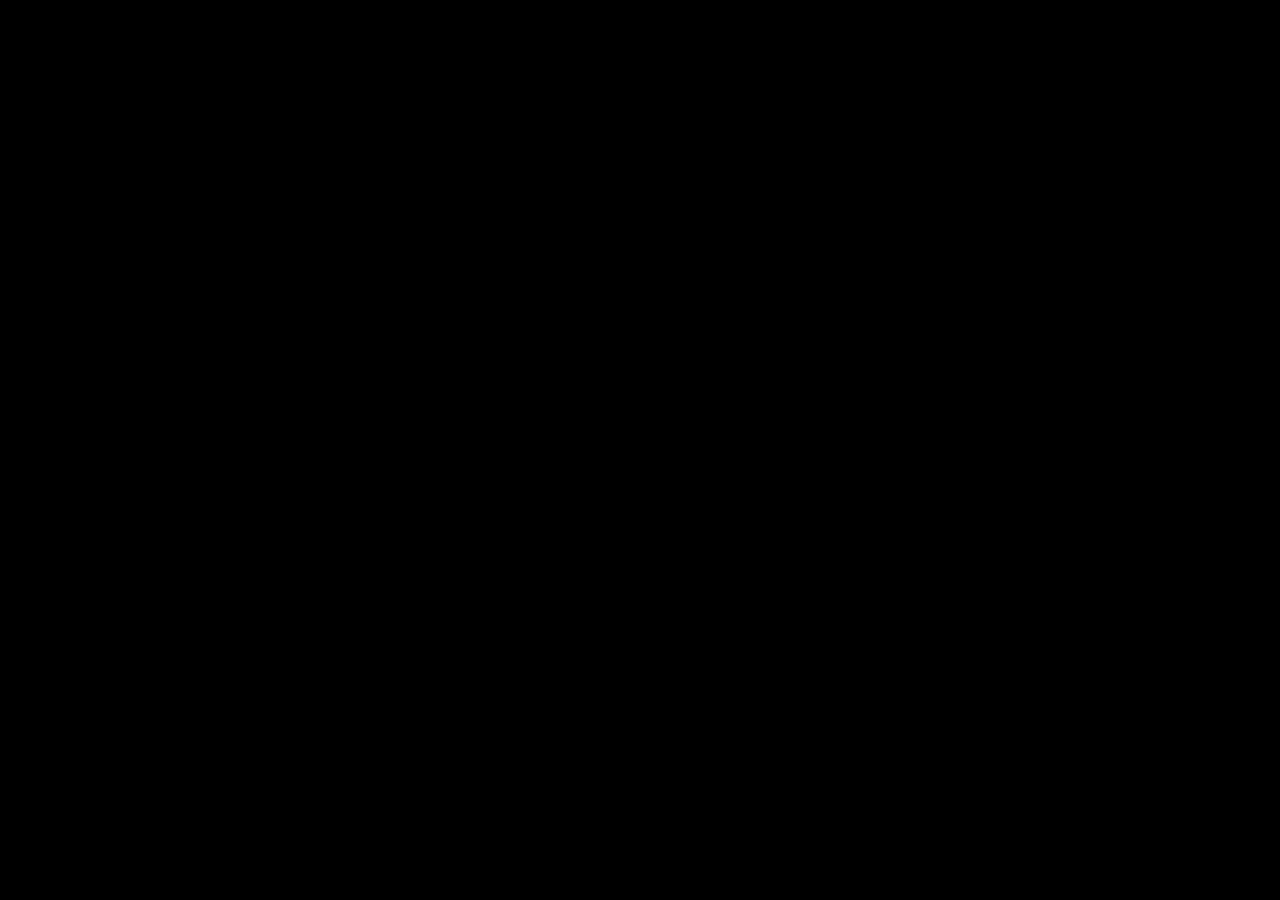
==== index.html @ 514735d4 "feat: Naruto hand tracking ninja powers app" ====
<!DOCTYPE html>
<html lang="en">
<head>
  <meta charset="UTF-8">
  <meta name="viewport" content="width=device-width, initial-scale=1.0">
  <title>naruto</title>
  
  <script src="https://cdn.jsdelivr.net/npm/@mediapipe/camera_utils/camera_utils.js" crossorigin="anonymous"></script>
  <script src="https://cdn.jsdelivr.net/npm/@mediapipe/hands/hands.js" crossorigin="anonymous"></script>
  <script src="https://cdn.jsdelivr.net/npm/@mediapipe/drawing_utils/drawing_utils.js" crossorigin="anonymous"></script>

  <style>
    body { margin: 0; overflow: hidden; background-color: black; }
    #v_src, #out {
      position: absolute; top: 0; left: 0;
      width: 100vw; height: 100vh;
      object-fit: cover; transform: scaleX(-1);
    }
    #out { z-index: 2; pointer-events: none; }
    .darkness {
      position: absolute; top: 0; left: 0;
      width: 100vw; height: 100vh;
      background: rgba(10, 5, 0, 0.3);
      mix-blend-mode: multiply; pointer-events: none; z-index: 5;
    }
    .fx {
      position: absolute; height: auto; top: 0; left: 0;
      transform: translate(-50%, -50%);
      pointer-events: none; display: none;
      mix-blend-mode: screen; z-index: 20;
    }
    #n { width: 1600px; }
    #s { width: 2400px; }
  </style>
</head>
<body>

  <video id="v_src" autoplay playsinline></video>
  <canvas id="out"></canvas>
  <div class="darkness"></div>

  <video id="n" class="fx" src="assets/naruto.mp4" muted autoplay loop playsinline></video>
  <video id="s" class="fx" src="assets/sasuke.mp4" muted autoplay loop playsinline></video>

  <script>
    const vElement = document.getElementById('v_src');
    const cElement = document.getElementById('out');
    const ctx = cElement.getContext('2d');
    const n = document.getElementById('n');
    const s = document.getElementById('s');

    let pwr = [0, 0]; 
    let wasOpen = [false, false];

    function checkOpen(pts) {
        let count = 0;
        const wrist = pts[0];
        const tips = [8, 12, 16, 20];
        const pips = [6, 10, 14, 18];
        for (let i = 0; i < tips.length; i++) {
            const tip = pts[tips[i]];
            const pip = pts[pips[i]];
            if (Math.hypot(tip.x - wrist.x, tip.y - wrist.y) > Math.hypot(pip.x - wrist.x, pip.y - wrist.y)) count++;
        }
        return count >= 3;
    }

    function onResults(res) {
        cElement.width = vElement.videoWidth;
        cElement.height = vElement.videoHeight;
        ctx.save();
        ctx.clearRect(0, 0, cElement.width, cElement.height);

        let fL = false;
        let fR = false;

        n.style.display = 'none';
        s.style.display = 'none';

        if (res.multiHandLandmarks && res.multiHandedness) {
            res.multiHandLandmarks.forEach((pts, i) => {
                const label = res.multiHandedness[i].label;
                const isR = label === 'Right';
                const idx = isR ? 1 : 0;

                // --- BRIGHT BLUE SKELETON ---
                ctx.save();
                ctx.shadowBlur = 10;
                ctx.shadowColor = '#00fbff';
                drawConnectors(ctx, pts, HAND_CONNECTIONS, {color: '#00d4ff', lineWidth: 3});
                drawLandmarks(ctx, pts, {color: '#ffffff', lineWidth: 1, radius: 2});
                ctx.restore();

                const open = checkOpen(pts);
                pwr[idx] += open ? 0.05 : -0.15;
                pwr[idx] = Math.max(0, Math.min(1, pwr[idx]));

                if (open && !wasOpen[idx]) {
                    const vid = isR ? s : n;
                    vid.currentTime = 0;
                    vid.play();
                }
                wasOpen[idx] = open;

                const wrist = pts[0];
                const knk = pts[9];

                if (pwr[idx] > 0.01) {
                    if (isR) { 
                        fR = true;
                        const tx = (wrist.x + knk.x) / 2;
                        const ty = (wrist.y + knk.y) / 2;
                        s.style.left = `${(1 - tx) * window.innerWidth}px`;
                        s.style.top = `${ty * window.innerHeight}px`;
                        s.style.display = 'block';
                        s.style.opacity = pwr[idx]; 
                    } else { 
                        fL = true;
                        const dx = knk.x - wrist.x;
                        const dy = knk.y - wrist.y;
                        const tx = knk.x + (dx * 0.8);
                        const ty = knk.y + (dy * 0.8);
                        n.style.left = `${(1 - tx) * window.innerWidth}px`;
                        n.style.top = `${(ty * window.innerHeight) - 120}px`;
                        n.style.display = 'block';
                        n.style.opacity = pwr[idx]; 
                    }
                }
            });
        }

        if (!fL) {
            pwr[0] = Math.max(0, pwr[0] - 0.15);
            if (pwr[0] > 0.01) { n.style.display = 'block'; n.style.opacity = pwr[0]; }
            wasOpen[0] = false;
        }
        if (!fR) {
            pwr[1] = Math.max(0, pwr[1] - 0.15);
            if (pwr[1] > 0.01) { s.style.display = 'block'; s.style.opacity = pwr[1]; }
            wasOpen[1] = false;
        }
        ctx.restore();
    }

    const h = new Hands({
        locateFile: (f) => `https://cdn.jsdelivr.net/npm/@mediapipe/hands/${f}`
    });

    h.setOptions({
        maxNumHands: 2,
        modelComplexity: 1,
        minDetectionConfidence: 0.65,
        minTrackingConfidence: 0.65
    });

    h.onResults(onResults);

    const cam = new Camera(vElement, {
        onFrame: async () => { await h.send({ image: vElement }); },
        width: 1280, height: 720
    });
    cam.start();
  </script>
</body>
</html>
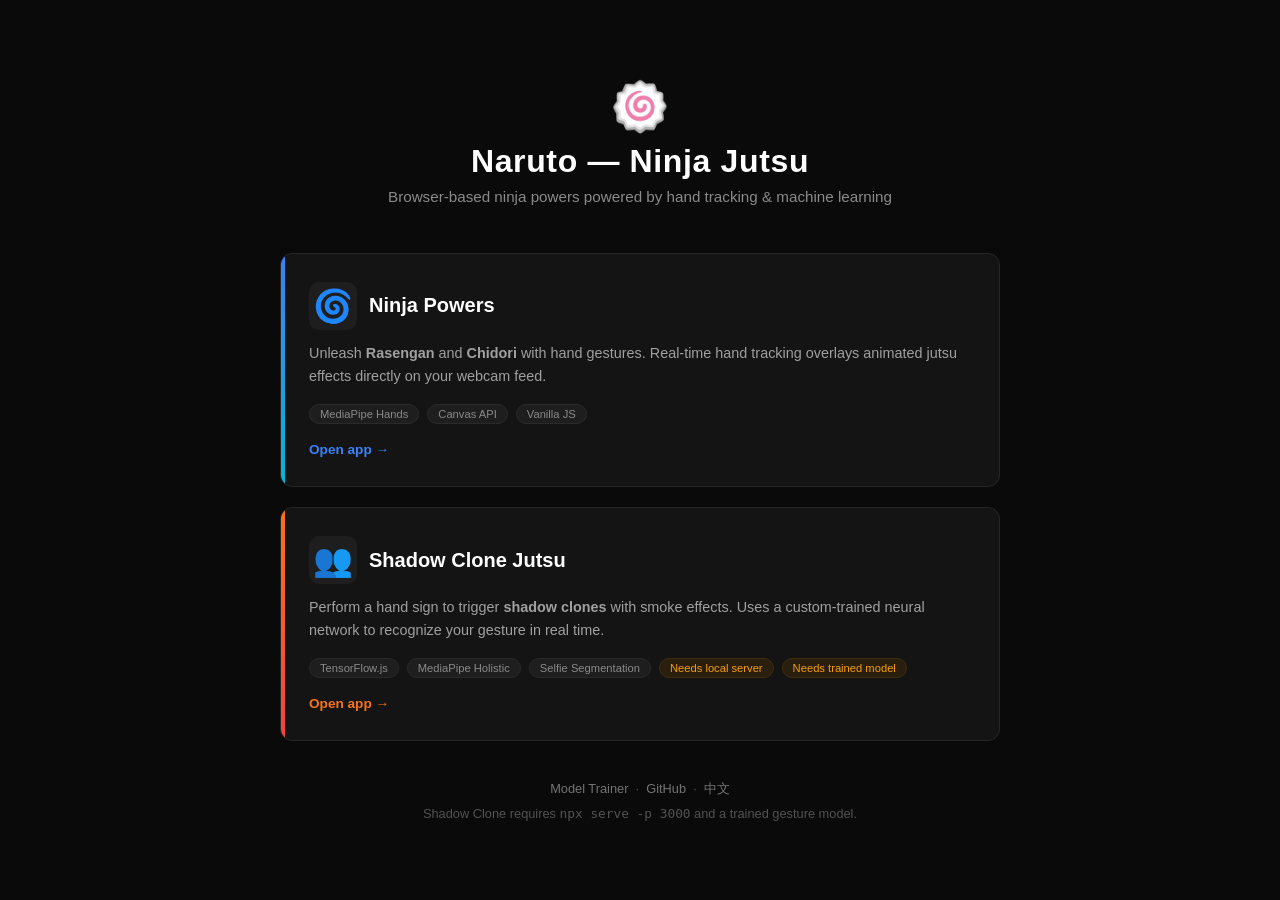
==== commit 8751a75c: "feat: integrate naruto-shadow-clone project - Add shadow clone gesture recognition app (TensorFlow.j" ====
--- a/index.html
+++ b/index.html
@@ -3,163 +3,219 @@
 <head>
   <meta charset="UTF-8">
   <meta name="viewport" content="width=device-width, initial-scale=1.0">
-  <title>naruto</title>
-  
-  <script src="https://cdn.jsdelivr.net/npm/@mediapipe/camera_utils/camera_utils.js" crossorigin="anonymous"></script>
-  <script src="https://cdn.jsdelivr.net/npm/@mediapipe/hands/hands.js" crossorigin="anonymous"></script>
-  <script src="https://cdn.jsdelivr.net/npm/@mediapipe/drawing_utils/drawing_utils.js" crossorigin="anonymous"></script>
-
+  <title>Naruto — Ninja Jutsu</title>
   <style>
-    body { margin: 0; overflow: hidden; background-color: black; }
-    #v_src, #out {
-      position: absolute; top: 0; left: 0;
-      width: 100vw; height: 100vh;
-      object-fit: cover; transform: scaleX(-1);
-    }
-    #out { z-index: 2; pointer-events: none; }
-    .darkness {
-      position: absolute; top: 0; left: 0;
-      width: 100vw; height: 100vh;
-      background: rgba(10, 5, 0, 0.3);
-      mix-blend-mode: multiply; pointer-events: none; z-index: 5;
-    }
-    .fx {
-      position: absolute; height: auto; top: 0; left: 0;
-      transform: translate(-50%, -50%);
-      pointer-events: none; display: none;
-      mix-blend-mode: screen; z-index: 20;
-    }
-    #n { width: 1600px; }
-    #s { width: 2400px; }
+    * { margin: 0; padding: 0; box-sizing: border-box; }
+
+    body {
+      font-family: -apple-system, BlinkMacSystemFont, "Segoe UI", Roboto, sans-serif;
+      background: #0a0a0a;
+      color: #e0e0e0;
+      min-height: 100vh;
+      display: flex;
+      align-items: center;
+      justify-content: center;
+      padding: 2rem;
+    }
+
+    .container {
+      max-width: 720px;
+      width: 100%;
+    }
+
+    .header {
+      text-align: center;
+      margin-bottom: 3rem;
+    }
+
+    .logo {
+      font-size: 3rem;
+      margin-bottom: 0.5rem;
+    }
+
+    h1 {
+      font-size: 2rem;
+      font-weight: 700;
+      color: #fff;
+      letter-spacing: 0.02em;
+    }
+
+    .subtitle {
+      color: #8a8a8a;
+      font-size: 0.95rem;
+      margin-top: 0.5rem;
+    }
+
+    .cards {
+      display: flex;
+      flex-direction: column;
+      gap: 1.25rem;
+    }
+
+    .card {
+      background: #141414;
+      border: 1px solid #262626;
+      border-radius: 12px;
+      padding: 1.75rem;
+      text-decoration: none;
+      color: inherit;
+      transition: border-color 0.2s, transform 0.15s;
+      display: block;
+      position: relative;
+      overflow: hidden;
+    }
+
+    .card:hover {
+      border-color: #f97316;
+      transform: translateY(-2px);
+    }
+
+    .card::before {
+      content: "";
+      position: absolute;
+      top: 0;
+      left: 0;
+      width: 4px;
+      height: 100%;
+    }
+
+    .card.rasengan::before { background: linear-gradient(180deg, #3b82f6, #06b6d4); }
+    .card.shadow::before { background: linear-gradient(180deg, #f97316, #ef4444); }
+
+    .card-header {
+      display: flex;
+      align-items: center;
+      gap: 0.75rem;
+      margin-bottom: 0.75rem;
+    }
+
+    .card-icon {
+      font-size: 2rem;
+      width: 48px;
+      height: 48px;
+      display: flex;
+      align-items: center;
+      justify-content: center;
+      background: #1e1e1e;
+      border-radius: 10px;
+    }
+
+    .card-title {
+      font-size: 1.25rem;
+      font-weight: 700;
+      color: #fff;
+    }
+
+    .card-desc {
+      font-size: 0.9rem;
+      color: #a0a0a0;
+      line-height: 1.6;
+      margin-bottom: 1rem;
+    }
+
+    .card-tags {
+      display: flex;
+      flex-wrap: wrap;
+      gap: 0.5rem;
+      margin-bottom: 1rem;
+    }
+
+    .tag {
+      font-size: 0.7rem;
+      padding: 3px 10px;
+      border-radius: 999px;
+      background: #1e1e1e;
+      color: #8a8a8a;
+      border: 1px solid #2a2a2a;
+    }
+
+    .tag.warn {
+      background: #2a1f0e;
+      color: #f59e0b;
+      border-color: #3d2e0f;
+    }
+
+    .card-link {
+      font-size: 0.85rem;
+      font-weight: 600;
+      color: #f97316;
+      display: inline-flex;
+      align-items: center;
+      gap: 0.35rem;
+    }
+
+    .card.rasengan .card-link { color: #3b82f6; }
+
+    .footer {
+      text-align: center;
+      margin-top: 2.5rem;
+      font-size: 0.8rem;
+      color: #525252;
+    }
+
+    .footer a {
+      color: #737373;
+      text-decoration: none;
+      transition: color 0.15s;
+    }
+
+    .footer a:hover { color: #a0a0a0; }
   </style>
 </head>
 <body>
-
-  <video id="v_src" autoplay playsinline></video>
-  <canvas id="out"></canvas>
-  <div class="darkness"></div>
-
-  <video id="n" class="fx" src="assets/naruto.mp4" muted autoplay loop playsinline></video>
-  <video id="s" class="fx" src="assets/sasuke.mp4" muted autoplay loop playsinline></video>
-
-  <script>
-    const vElement = document.getElementById('v_src');
-    const cElement = document.getElementById('out');
-    const ctx = cElement.getContext('2d');
-    const n = document.getElementById('n');
-    const s = document.getElementById('s');
-
-    let pwr = [0, 0]; 
-    let wasOpen = [false, false];
-
-    function checkOpen(pts) {
-        let count = 0;
-        const wrist = pts[0];
-        const tips = [8, 12, 16, 20];
-        const pips = [6, 10, 14, 18];
-        for (let i = 0; i < tips.length; i++) {
-            const tip = pts[tips[i]];
-            const pip = pts[pips[i]];
-            if (Math.hypot(tip.x - wrist.x, tip.y - wrist.y) > Math.hypot(pip.x - wrist.x, pip.y - wrist.y)) count++;
-        }
-        return count >= 3;
-    }
-
-    function onResults(res) {
-        cElement.width = vElement.videoWidth;
-        cElement.height = vElement.videoHeight;
-        ctx.save();
-        ctx.clearRect(0, 0, cElement.width, cElement.height);
-
-        let fL = false;
-        let fR = false;
-
-        n.style.display = 'none';
-        s.style.display = 'none';
-
-        if (res.multiHandLandmarks && res.multiHandedness) {
-            res.multiHandLandmarks.forEach((pts, i) => {
-                const label = res.multiHandedness[i].label;
-                const isR = label === 'Right';
-                const idx = isR ? 1 : 0;
-
-                // --- BRIGHT BLUE SKELETON ---
-                ctx.save();
-                ctx.shadowBlur = 10;
-                ctx.shadowColor = '#00fbff';
-                drawConnectors(ctx, pts, HAND_CONNECTIONS, {color: '#00d4ff', lineWidth: 3});
-                drawLandmarks(ctx, pts, {color: '#ffffff', lineWidth: 1, radius: 2});
-                ctx.restore();
-
-                const open = checkOpen(pts);
-                pwr[idx] += open ? 0.05 : -0.15;
-                pwr[idx] = Math.max(0, Math.min(1, pwr[idx]));
-
-                if (open && !wasOpen[idx]) {
-                    const vid = isR ? s : n;
-                    vid.currentTime = 0;
-                    vid.play();
-                }
-                wasOpen[idx] = open;
-
-                const wrist = pts[0];
-                const knk = pts[9];
-
-                if (pwr[idx] > 0.01) {
-                    if (isR) { 
-                        fR = true;
-                        const tx = (wrist.x + knk.x) / 2;
-                        const ty = (wrist.y + knk.y) / 2;
-                        s.style.left = `${(1 - tx) * window.innerWidth}px`;
-                        s.style.top = `${ty * window.innerHeight}px`;
-                        s.style.display = 'block';
-                        s.style.opacity = pwr[idx]; 
-                    } else { 
-                        fL = true;
-                        const dx = knk.x - wrist.x;
-                        const dy = knk.y - wrist.y;
-                        const tx = knk.x + (dx * 0.8);
-                        const ty = knk.y + (dy * 0.8);
-                        n.style.left = `${(1 - tx) * window.innerWidth}px`;
-                        n.style.top = `${(ty * window.innerHeight) - 120}px`;
-                        n.style.display = 'block';
-                        n.style.opacity = pwr[idx]; 
-                    }
-                }
-            });
-        }
-
-        if (!fL) {
-            pwr[0] = Math.max(0, pwr[0] - 0.15);
-            if (pwr[0] > 0.01) { n.style.display = 'block'; n.style.opacity = pwr[0]; }
-            wasOpen[0] = false;
-        }
-        if (!fR) {
-            pwr[1] = Math.max(0, pwr[1] - 0.15);
-            if (pwr[1] > 0.01) { s.style.display = 'block'; s.style.opacity = pwr[1]; }
-            wasOpen[1] = false;
-        }
-        ctx.restore();
-    }
-
-    const h = new Hands({
-        locateFile: (f) => `https://cdn.jsdelivr.net/npm/@mediapipe/hands/${f}`
-    });
-
-    h.setOptions({
-        maxNumHands: 2,
-        modelComplexity: 1,
-        minDetectionConfidence: 0.65,
-        minTrackingConfidence: 0.65
-    });
-
-    h.onResults(onResults);
-
-    const cam = new Camera(vElement, {
-        onFrame: async () => { await h.send({ image: vElement }); },
-        width: 1280, height: 720
-    });
-    cam.start();
-  </script>
+  <div class="container">
+    <div class="header">
+      <div class="logo">🍥</div>
+      <h1>Naruto — Ninja Jutsu</h1>
+      <p class="subtitle">Browser-based ninja powers powered by hand tracking &amp; machine learning</p>
+    </div>
+
+    <div class="cards">
+      <!-- Ninja Powers -->
+      <a href="ninja-powers.html" class="card rasengan">
+        <div class="card-header">
+          <div class="card-icon">🌀</div>
+          <div>
+            <div class="card-title">Ninja Powers</div>
+          </div>
+        </div>
+        <p class="card-desc">Unleash <strong>Rasengan</strong> and <strong>Chidori</strong> with hand gestures. Real-time hand tracking overlays animated jutsu effects directly on your webcam feed.</p>
+        <div class="card-tags">
+          <span class="tag">MediaPipe Hands</span>
+          <span class="tag">Canvas API</span>
+          <span class="tag">Vanilla JS</span>
+        </div>
+        <span class="card-link">Open app →</span>
+      </a>
+
+      <!-- Shadow Clone -->
+      <a href="shadow-clone.html" class="card shadow">
+        <div class="card-header">
+          <div class="card-icon">👥</div>
+          <div>
+            <div class="card-title">Shadow Clone Jutsu</div>
+          </div>
+        </div>
+        <p class="card-desc">Perform a hand sign to trigger <strong>shadow clones</strong> with smoke effects. Uses a custom-trained neural network to recognize your gesture in real time.</p>
+        <div class="card-tags">
+          <span class="tag">TensorFlow.js</span>
+          <span class="tag">MediaPipe Holistic</span>
+          <span class="tag">Selfie Segmentation</span>
+          <span class="tag warn">Needs local server</span>
+          <span class="tag warn">Needs trained model</span>
+        </div>
+        <span class="card-link">Open app →</span>
+      </a>
+    </div>
+
+    <div class="footer">
+      <p>
+        <a href="trainer.html">Model Trainer</a> &nbsp;·&nbsp;
+        <a href="https://github.com" target="_blank" rel="noopener">GitHub</a> &nbsp;·&nbsp;
+        <a href="README_CN.md">中文</a>
+      </p>
+      <p style="margin-top:0.5rem;">Shadow Clone requires <code>npx serve -p 3000</code> and a trained gesture model.</p>
+    </div>
+  </div>
 </body>
-</html>+</html>
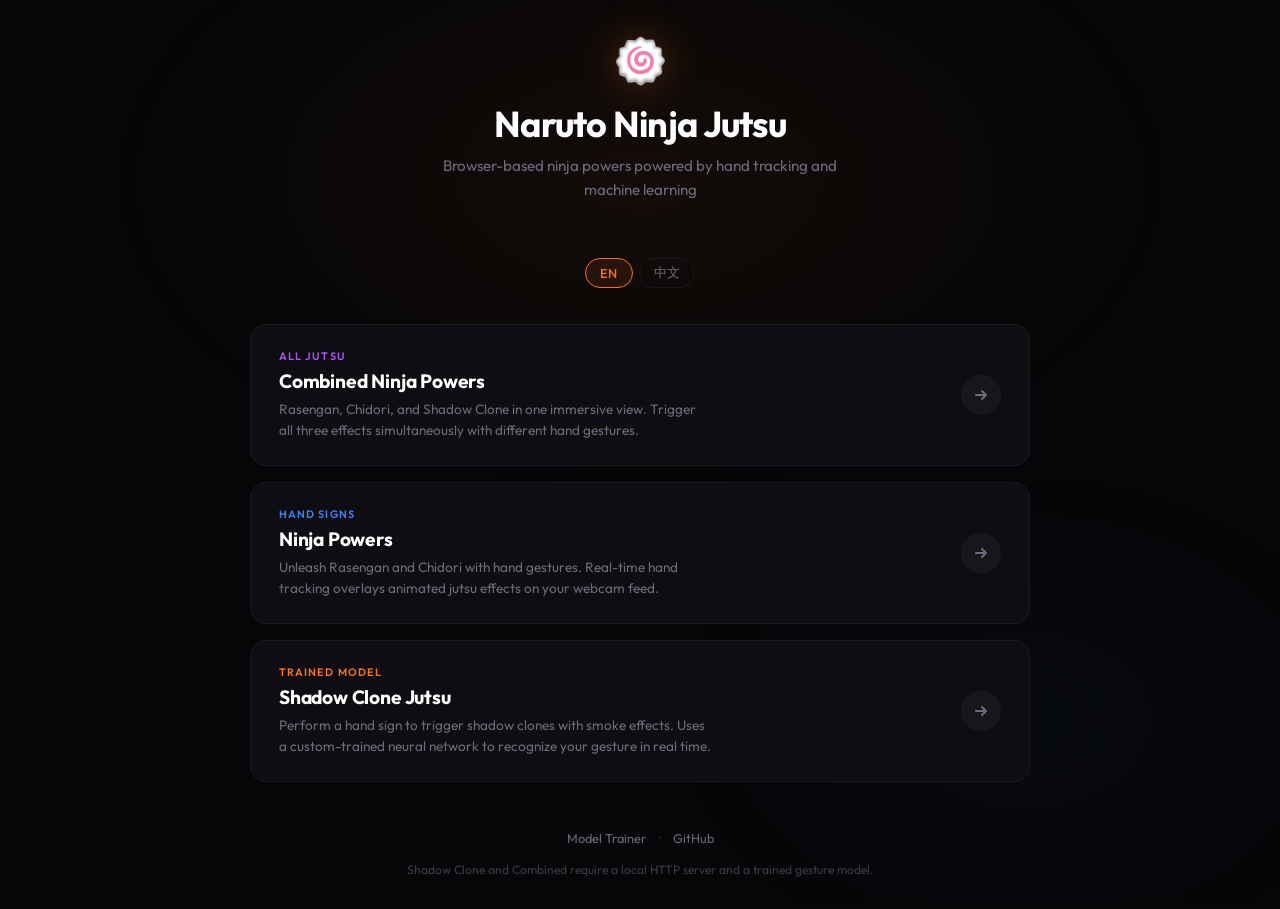
==== commit bca8d2a5: "chore: remove gesture-model from .gitignore, update READMEs, polish index" ====
--- a/index.html
+++ b/index.html
@@ -1,221 +1,581 @@
-<!DOCTYPE html>
+<!doctype html>
 <html lang="en">
-<head>
-  <meta charset="UTF-8">
-  <meta name="viewport" content="width=device-width, initial-scale=1.0">
-  <title>Naruto — Ninja Jutsu</title>
-  <style>
-    * { margin: 0; padding: 0; box-sizing: border-box; }
-
-    body {
-      font-family: -apple-system, BlinkMacSystemFont, "Segoe UI", Roboto, sans-serif;
-      background: #0a0a0a;
-      color: #e0e0e0;
-      min-height: 100vh;
-      display: flex;
-      align-items: center;
-      justify-content: center;
-      padding: 2rem;
-    }
-
-    .container {
-      max-width: 720px;
-      width: 100%;
-    }
-
-    .header {
-      text-align: center;
-      margin-bottom: 3rem;
-    }
-
-    .logo {
-      font-size: 3rem;
-      margin-bottom: 0.5rem;
-    }
-
-    h1 {
-      font-size: 2rem;
-      font-weight: 700;
-      color: #fff;
-      letter-spacing: 0.02em;
-    }
-
-    .subtitle {
-      color: #8a8a8a;
-      font-size: 0.95rem;
-      margin-top: 0.5rem;
-    }
-
-    .cards {
-      display: flex;
-      flex-direction: column;
-      gap: 1.25rem;
-    }
-
-    .card {
-      background: #141414;
-      border: 1px solid #262626;
-      border-radius: 12px;
-      padding: 1.75rem;
-      text-decoration: none;
-      color: inherit;
-      transition: border-color 0.2s, transform 0.15s;
-      display: block;
-      position: relative;
-      overflow: hidden;
-    }
-
-    .card:hover {
-      border-color: #f97316;
-      transform: translateY(-2px);
-    }
-
-    .card::before {
-      content: "";
-      position: absolute;
-      top: 0;
-      left: 0;
-      width: 4px;
-      height: 100%;
-    }
-
-    .card.rasengan::before { background: linear-gradient(180deg, #3b82f6, #06b6d4); }
-    .card.shadow::before { background: linear-gradient(180deg, #f97316, #ef4444); }
-
-    .card-header {
-      display: flex;
-      align-items: center;
-      gap: 0.75rem;
-      margin-bottom: 0.75rem;
-    }
-
-    .card-icon {
-      font-size: 2rem;
-      width: 48px;
-      height: 48px;
-      display: flex;
-      align-items: center;
-      justify-content: center;
-      background: #1e1e1e;
-      border-radius: 10px;
-    }
-
-    .card-title {
-      font-size: 1.25rem;
-      font-weight: 700;
-      color: #fff;
-    }
-
-    .card-desc {
-      font-size: 0.9rem;
-      color: #a0a0a0;
-      line-height: 1.6;
-      margin-bottom: 1rem;
-    }
-
-    .card-tags {
-      display: flex;
-      flex-wrap: wrap;
-      gap: 0.5rem;
-      margin-bottom: 1rem;
-    }
-
-    .tag {
-      font-size: 0.7rem;
-      padding: 3px 10px;
-      border-radius: 999px;
-      background: #1e1e1e;
-      color: #8a8a8a;
-      border: 1px solid #2a2a2a;
-    }
-
-    .tag.warn {
-      background: #2a1f0e;
-      color: #f59e0b;
-      border-color: #3d2e0f;
-    }
-
-    .card-link {
-      font-size: 0.85rem;
-      font-weight: 600;
-      color: #f97316;
-      display: inline-flex;
-      align-items: center;
-      gap: 0.35rem;
-    }
-
-    .card.rasengan .card-link { color: #3b82f6; }
-
-    .footer {
-      text-align: center;
-      margin-top: 2.5rem;
-      font-size: 0.8rem;
-      color: #525252;
-    }
-
-    .footer a {
-      color: #737373;
-      text-decoration: none;
-      transition: color 0.15s;
-    }
-
-    .footer a:hover { color: #a0a0a0; }
-  </style>
-</head>
-<body>
-  <div class="container">
-    <div class="header">
-      <div class="logo">🍥</div>
-      <h1>Naruto — Ninja Jutsu</h1>
-      <p class="subtitle">Browser-based ninja powers powered by hand tracking &amp; machine learning</p>
+  <head>
+    <meta charset="UTF-8" />
+    <meta name="viewport" content="width=device-width, initial-scale=1.0" />
+    <title>Naruto — Ninja Jutsu</title>
+    <link rel="preconnect" href="https://fonts.googleapis.com" />
+    <link rel="preconnect" href="https://fonts.gstatic.com" crossorigin />
+    <link
+      href="https://fonts.googleapis.com/css2?family=Outfit:wght@400;500;600;700;800&display=swap"
+      rel="stylesheet"
+    />
+    <style>
+      * {
+        margin: 0;
+        padding: 0;
+        box-sizing: border-box;
+      }
+
+      :root {
+        --bg: #060608;
+        --surface: #0d0d12;
+        --border: #1a1a24;
+        --text: #e4e4ec;
+        --muted: #6b6b7b;
+        --accent-o: #f97316;
+        --accent-b: #3b82f6;
+        --accent-p: #a855f7;
+      }
+
+      body {
+        font-family:
+          "Outfit",
+          -apple-system,
+          BlinkMacSystemFont,
+          sans-serif;
+        background: var(--bg);
+        color: var(--text);
+        min-height: 100dvh;
+        display: flex;
+        align-items: center;
+        justify-content: center;
+        padding: 2rem;
+      }
+
+      /* Subtle radial ambient behind the header */
+      body::before {
+        content: "";
+        position: fixed;
+        inset: 0;
+        background:
+          radial-gradient(
+            ellipse 60% 50% at 50% 20%,
+            rgba(249, 115, 22, 0.06) 0%,
+            transparent 70%
+          ),
+          radial-gradient(
+            ellipse 40% 40% at 80% 80%,
+            rgba(59, 130, 246, 0.04) 0%,
+            transparent 70%
+          );
+        pointer-events: none;
+        z-index: 0;
+      }
+
+      .container {
+        max-width: 780px;
+        width: 100%;
+        position: relative;
+        z-index: 1;
+      }
+
+      /* ---- Header ---- */
+      .header {
+        text-align: center;
+        margin-bottom: 3.5rem;
+      }
+
+      .logo {
+        display: inline-block;
+        font-size: 2.75rem;
+        margin-bottom: 1rem;
+        filter: drop-shadow(0 0 20px rgba(249, 115, 22, 0.3));
+        animation: logo-float 4s ease-in-out infinite;
+      }
+
+      @keyframes logo-float {
+        0%,
+        100% {
+          transform: translateY(0);
+        }
+        50% {
+          transform: translateY(-6px);
+        }
+      }
+
+      h1 {
+        font-size: 2.25rem;
+        font-weight: 700;
+        color: #fff;
+        letter-spacing: -0.02em;
+        line-height: 1.15;
+      }
+
+      .subtitle {
+        color: var(--muted);
+        font-size: 0.95rem;
+        margin-top: 0.625rem;
+        max-width: 440px;
+        margin-inline: auto;
+        line-height: 1.55;
+      }
+
+      /* ---- Lang switch ---- */
+      .lang-switch {
+        display: flex;
+        justify-content: center;
+        gap: 0.375rem;
+        margin-bottom: 2.25rem;
+      }
+
+      .lang-btn {
+        background: transparent;
+        border: 1px solid var(--border);
+        color: var(--muted);
+        padding: 5px 14px;
+        border-radius: 999px;
+        cursor: pointer;
+        font-size: 0.8rem;
+        font-weight: 500;
+        font-family: inherit;
+        letter-spacing: 0.02em;
+        transition: all 0.25s ease;
+      }
+
+      .lang-btn:hover {
+        border-color: rgba(249, 115, 22, 0.4);
+        color: var(--text);
+      }
+
+      .lang-btn.active {
+        background: rgba(249, 115, 22, 0.1);
+        border-color: var(--accent-o);
+        color: var(--accent-o);
+      }
+
+      /* ---- Cards ---- */
+      .cards {
+        display: flex;
+        flex-direction: column;
+        gap: 1rem;
+      }
+
+      .card {
+        display: grid;
+        grid-template-columns: 1fr auto;
+        align-items: center;
+        gap: 1.5rem;
+        background: var(--surface);
+        border: 1px solid var(--border);
+        border-radius: 16px;
+        padding: 1.5rem 1.75rem;
+        text-decoration: none;
+        color: inherit;
+        transition:
+          border-color 0.3s ease,
+          box-shadow 0.3s ease,
+          transform 0.25s ease;
+        position: relative;
+        overflow: hidden;
+        cursor: pointer;
+      }
+
+      .card:hover {
+        transform: translateY(-2px);
+      }
+
+      .card::after {
+        content: "";
+        position: absolute;
+        inset: 0;
+        border-radius: inherit;
+        opacity: 0;
+        transition: opacity 0.35s ease;
+        pointer-events: none;
+        z-index: 0;
+      }
+
+      .card.combined:hover {
+        border-color: rgba(168, 85, 247, 0.5);
+        box-shadow:
+          0 0 40px rgba(168, 85, 247, 0.08),
+          inset 0 1px 0 rgba(168, 85, 247, 0.08);
+      }
+      .card.combined:hover::after {
+        background: radial-gradient(
+          ellipse 80% 120% at 0% 50%,
+          rgba(168, 85, 247, 0.06) 0%,
+          transparent 60%
+        );
+        opacity: 1;
+      }
+
+      .card.rasengan:hover {
+        border-color: rgba(59, 130, 246, 0.5);
+        box-shadow:
+          0 0 40px rgba(59, 130, 246, 0.08),
+          inset 0 1px 0 rgba(59, 130, 246, 0.08);
+      }
+      .card.rasengan:hover::after {
+        background: radial-gradient(
+          ellipse 80% 120% at 0% 50%,
+          rgba(59, 130, 246, 0.06) 0%,
+          transparent 60%
+        );
+        opacity: 1;
+      }
+
+      .card.shadow:hover {
+        border-color: rgba(249, 115, 22, 0.5);
+        box-shadow:
+          0 0 40px rgba(249, 115, 22, 0.08),
+          inset 0 1px 0 rgba(249, 115, 22, 0.08);
+      }
+      .card.shadow:hover::after {
+        background: radial-gradient(
+          ellipse 80% 120% at 0% 50%,
+          rgba(249, 115, 22, 0.06) 0%,
+          transparent 60%
+        );
+        opacity: 1;
+      }
+
+      .card-body {
+        position: relative;
+        z-index: 1;
+      }
+
+      .card-label {
+        font-size: 0.675rem;
+        font-weight: 600;
+        letter-spacing: 0.1em;
+        text-transform: uppercase;
+        margin-bottom: 0.375rem;
+      }
+
+      .card.combined .card-label {
+        color: var(--accent-p);
+      }
+      .card.rasengan .card-label {
+        color: var(--accent-b);
+      }
+      .card.shadow .card-label {
+        color: var(--accent-o);
+      }
+
+      .card-title {
+        font-size: 1.2rem;
+        font-weight: 700;
+        color: #fff;
+        letter-spacing: -0.01em;
+        margin-bottom: 0.375rem;
+      }
+
+      .card-desc {
+        font-size: 0.85rem;
+        color: var(--muted);
+        line-height: 1.55;
+        max-width: 48ch;
+      }
+
+      .card-arrow {
+        position: relative;
+        z-index: 1;
+        width: 40px;
+        height: 40px;
+        border-radius: 999px;
+        background: rgba(255, 255, 255, 0.04);
+        border: 1px solid var(--border);
+        display: flex;
+        align-items: center;
+        justify-content: center;
+        flex-shrink: 0;
+        transition: all 0.3s ease;
+      }
+
+      .card:hover .card-arrow {
+        background: rgba(255, 255, 255, 0.08);
+        border-color: rgba(255, 255, 255, 0.15);
+        transform: translateX(3px);
+      }
+
+      .card-arrow svg {
+        width: 16px;
+        height: 16px;
+        color: var(--muted);
+        transition: color 0.3s ease;
+      }
+
+      .card:hover .card-arrow svg {
+        color: var(--text);
+      }
+
+      /* ---- Footer ---- */
+      .footer {
+        text-align: center;
+        margin-top: 3rem;
+        font-size: 0.8rem;
+        color: var(--muted);
+        display: flex;
+        flex-wrap: wrap;
+        justify-content: center;
+        align-items: center;
+        gap: 0.75rem;
+      }
+
+      .footer a {
+        color: var(--muted);
+        text-decoration: none;
+        transition: color 0.2s ease;
+      }
+
+      .footer a:hover {
+        color: var(--accent-o);
+      }
+
+      .footer-dot {
+        width: 3px;
+        height: 3px;
+        border-radius: 50%;
+        background: var(--border);
+      }
+
+      .footer-note {
+        width: 100%;
+        margin-top: 0.25rem;
+        font-size: 0.75rem;
+        opacity: 0.55;
+      }
+
+      /* ---- Responsive ---- */
+      @media (max-width: 640px) {
+        body {
+          padding: 1.25rem;
+          align-items: flex-start;
+          padding-top: 3rem;
+        }
+
+        .logo {
+          font-size: 2.25rem;
+        }
+        h1 {
+          font-size: 1.6rem;
+        }
+        .subtitle {
+          font-size: 0.85rem;
+        }
+
+        .card {
+          grid-template-columns: 1fr;
+          padding: 1.25rem;
+        }
+
+        .card-arrow {
+          display: none;
+        }
+      }
+
+      /* Reduced motion */
+      @media (prefers-reduced-motion: reduce) {
+        .logo {
+          animation: none;
+        }
+        .card {
+          transition: none;
+        }
+        .card:hover {
+          transform: none;
+        }
+        .card:hover .card-arrow {
+          transform: none;
+        }
+      }
+    </style>
+  </head>
+  <body>
+    <div class="container">
+      <div class="header">
+        <div class="logo">🍥</div>
+        <h1 data-i18n="title">Naruto Ninja Jutsu</h1>
+        <p class="subtitle" data-i18n="subtitle">
+          Browser-based ninja powers powered by hand tracking and machine
+          learning
+        </p>
+      </div>
+
+      <div class="lang-switch">
+        <button
+          class="lang-btn active"
+          data-lang="en"
+          aria-label="Switch to English"
+        >
+          EN
+        </button>
+        <button class="lang-btn" data-lang="zh" aria-label="Switch to Chinese">
+          中文
+        </button>
+      </div>
+
+      <div class="cards">
+        <!-- Combined -->
+        <a href="naruto-combined.html" class="card combined">
+          <div class="card-body">
+            <div class="card-label" data-i18n="combined-label">All Jutsu</div>
+            <div class="card-title" data-i18n="combined-title">
+              Combined Ninja Powers
+            </div>
+            <p class="card-desc" data-i18n="combined-desc">
+              Rasengan, Chidori, and Shadow Clone in one immersive view. Trigger
+              all three effects simultaneously with different hand gestures.
+            </p>
+          </div>
+          <div class="card-arrow">
+            <svg
+              viewBox="0 0 16 16"
+              fill="none"
+              stroke="currentColor"
+              stroke-width="2"
+              stroke-linecap="round"
+              stroke-linejoin="round"
+            >
+              <path d="M3 8h10M9 4l4 4-4 4" />
+            </svg>
+          </div>
+        </a>
+
+        <!-- Ninja Powers -->
+        <a href="ninja-powers.html" class="card rasengan">
+          <div class="card-body">
+            <div class="card-label" data-i18n="ninja-label">Hand Signs</div>
+            <div class="card-title" data-i18n="ninja-title">Ninja Powers</div>
+            <p class="card-desc" data-i18n="ninja-desc">
+              Unleash Rasengan and Chidori with hand gestures. Real-time hand
+              tracking overlays animated jutsu effects on your webcam feed.
+            </p>
+          </div>
+          <div class="card-arrow">
+            <svg
+              viewBox="0 0 16 16"
+              fill="none"
+              stroke="currentColor"
+              stroke-width="2"
+              stroke-linecap="round"
+              stroke-linejoin="round"
+            >
+              <path d="M3 8h10M9 4l4 4-4 4" />
+            </svg>
+          </div>
+        </a>
+
+        <!-- Shadow Clone -->
+        <a href="shadow-clone.html" class="card shadow">
+          <div class="card-body">
+            <div class="card-label" data-i18n="clone-label">Trained Model</div>
+            <div class="card-title" data-i18n="clone-title">
+              Shadow Clone Jutsu
+            </div>
+            <p class="card-desc" data-i18n="clone-desc">
+              Perform a hand sign to trigger shadow clones with smoke effects.
+              Uses a custom-trained neural network to recognize your gesture in
+              real time.
+            </p>
+          </div>
+          <div class="card-arrow">
+            <svg
+              viewBox="0 0 16 16"
+              fill="none"
+              stroke="currentColor"
+              stroke-width="2"
+              stroke-linecap="round"
+              stroke-linejoin="round"
+            >
+              <path d="M3 8h10M9 4l4 4-4 4" />
+            </svg>
+          </div>
+        </a>
+      </div>
+
+      <div class="footer">
+        <a href="trainer.html" data-i18n="footer-trainer">Model Trainer</a>
+        <span class="footer-dot"></span>
+        <a
+          href="https://github.com/FavorPan/naruto"
+          target="_blank"
+          rel="noopener"
+          >GitHub</a
+        >
+        <span class="footer-note" data-i18n="footer-note"
+          >Shadow Clone and Combined require a local HTTP server and a trained
+          gesture model.</span
+        >
+      </div>
     </div>
 
-    <div class="cards">
-      <!-- Ninja Powers -->
-      <a href="ninja-powers.html" class="card rasengan">
-        <div class="card-header">
-          <div class="card-icon">🌀</div>
-          <div>
-            <div class="card-title">Ninja Powers</div>
-          </div>
-        </div>
-        <p class="card-desc">Unleash <strong>Rasengan</strong> and <strong>Chidori</strong> with hand gestures. Real-time hand tracking overlays animated jutsu effects directly on your webcam feed.</p>
-        <div class="card-tags">
-          <span class="tag">MediaPipe Hands</span>
-          <span class="tag">Canvas API</span>
-          <span class="tag">Vanilla JS</span>
-        </div>
-        <span class="card-link">Open app →</span>
-      </a>
-
-      <!-- Shadow Clone -->
-      <a href="shadow-clone.html" class="card shadow">
-        <div class="card-header">
-          <div class="card-icon">👥</div>
-          <div>
-            <div class="card-title">Shadow Clone Jutsu</div>
-          </div>
-        </div>
-        <p class="card-desc">Perform a hand sign to trigger <strong>shadow clones</strong> with smoke effects. Uses a custom-trained neural network to recognize your gesture in real time.</p>
-        <div class="card-tags">
-          <span class="tag">TensorFlow.js</span>
-          <span class="tag">MediaPipe Holistic</span>
-          <span class="tag">Selfie Segmentation</span>
-          <span class="tag warn">Needs local server</span>
-          <span class="tag warn">Needs trained model</span>
-        </div>
-        <span class="card-link">Open app →</span>
-      </a>
-    </div>
-
-    <div class="footer">
-      <p>
-        <a href="trainer.html">Model Trainer</a> &nbsp;·&nbsp;
-        <a href="https://github.com" target="_blank" rel="noopener">GitHub</a> &nbsp;·&nbsp;
-        <a href="README_CN.md">中文</a>
-      </p>
-      <p style="margin-top:0.5rem;">Shadow Clone requires <code>npx serve -p 3000</code> and a trained gesture model.</p>
-    </div>
-  </div>
-</body>
+    <script>
+      const i18n = {
+        en: {
+          title: "Naruto Ninja Jutsu",
+          subtitle:
+            "Browser-based ninja powers powered by hand tracking and machine learning",
+
+          "combined-label": "All Jutsu",
+          "combined-title": "Combined Ninja Powers",
+          "combined-desc":
+            "Rasengan, Chidori, and Shadow Clone in one immersive view. Trigger all three effects simultaneously with different hand gestures.",
+
+          "ninja-label": "Hand Signs",
+          "ninja-title": "Ninja Powers",
+          "ninja-desc":
+            "Unleash Rasengan and Chidori with hand gestures. Real-time hand tracking overlays animated jutsu effects on your webcam feed.",
+
+          "clone-label": "Trained Model",
+          "clone-title": "Shadow Clone Jutsu",
+          "clone-desc":
+            "Perform a hand sign to trigger shadow clones with smoke effects. Uses a custom-trained neural network to recognize your gesture in real time.",
+
+          "footer-trainer": "Model Trainer",
+          "footer-note":
+            "Shadow Clone and Combined require a local HTTP server and a trained gesture model.",
+        },
+        zh: {
+          title: "火影忍者忍术",
+          subtitle: "基于浏览器的手部追踪与机器学习，释放忍者力量",
+
+          "combined-label": "全术合一",
+          "combined-title": "综合忍术",
+          "combined-desc":
+            "螺旋丸、千鸟、影分身，一镜掌握。通过不同手势同时触发三种效果，全屏沉浸体验。",
+
+          "ninja-label": "手印结印",
+          "ninja-title": "忍术",
+          "ninja-desc":
+            "通过手势释放螺旋丸和千鸟。实时手部追踪将动画忍术效果叠加在摄像头画面上。",
+
+          "clone-label": "模型识别",
+          "clone-title": "影分身之术",
+          "clone-desc":
+            "结印触发影分身及烟雾效果。使用自定义训练的神经网络实时识别你的手势。",
+
+          "footer-trainer": "模型训练器",
+          "footer-note":
+            "影分身和综合忍术需要本地 HTTP 服务器和已训练的手势模型。",
+        },
+      };
+
+      let currentLang = "en";
+
+      function setLang(lang) {
+        currentLang = lang;
+        document.querySelectorAll(".lang-btn").forEach((btn) => {
+          btn.classList.toggle("active", btn.dataset.lang === lang);
+        });
+        document.querySelectorAll("[data-i18n]").forEach((el) => {
+          const key = el.dataset.i18n;
+          if (i18n[lang]?.[key]) {
+            el.innerHTML = i18n[lang][key];
+          }
+        });
+        document.documentElement.lang = lang === "zh" ? "zh-CN" : "en";
+        localStorage.setItem("naruto-lang", lang);
+      }
+
+      document.querySelectorAll(".lang-btn").forEach((btn) => {
+        btn.addEventListener("click", () => setLang(btn.dataset.lang));
+      });
+
+      const saved = localStorage.getItem("naruto-lang");
+      if (saved) setLang(saved);
+    </script>
+  </body>
 </html>
